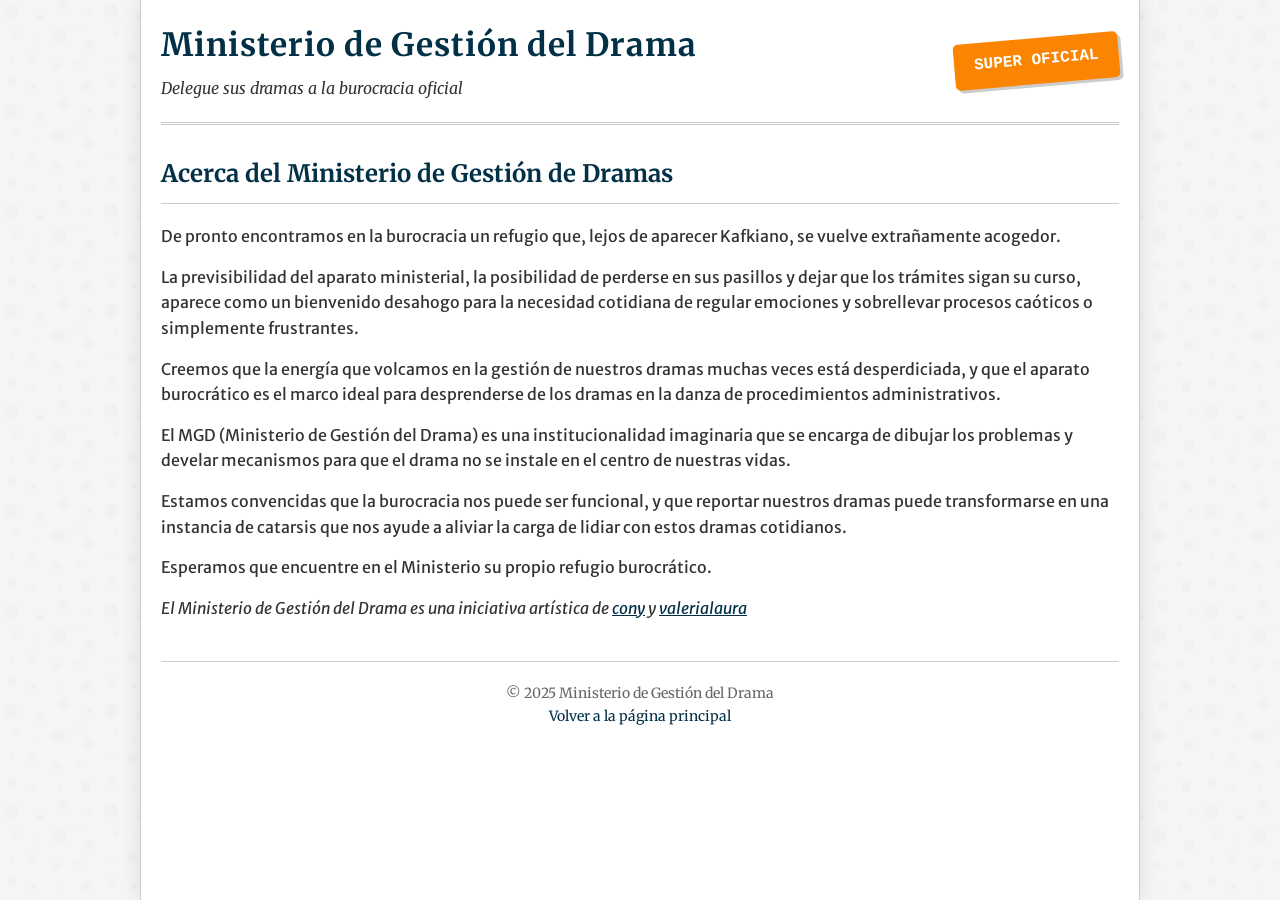
==== acerca-drama.html @ a8b29602 "Agregado de sección 'acerca del ministerio'" ====
<!DOCTYPE html>
<html lang="es">
<head>
    <meta charset="UTF-8">
    <meta name="viewport" content="width=device-width, initial-scale=1.0">
    <title>Acerca del Ministerio de Gestión del Drama</title>
    <link rel="preconnect" href="https://fonts.googleapis.com">
    <link rel="preconnect" href="https://fonts.gstatic.com" crossorigin>
    <link href="https://fonts.googleapis.com/css2?family=Merriweather+Sans:ital,wght@0,300..800;1,300..800&family=Merriweather:ital,opsz,wght@0,18..144,300..900;1,18..144,300..900&display=swap" rel="stylesheet">
    <link rel="stylesheet" href="styles.css">
</head>
<body>
    <div class="container">
        <header>
            <div class="header-content">
                <div class="logo">
                    <h1><a href="index.html">Ministerio de Gestión del Drama</a></h1>
                    <p class="tagline">Delegue sus dramas a la burocracia oficial</p>
                </div>
                <div class="stamp">SUPER OFICIAL</div>
            </div>
        </header>
        
        <main>
            <section class="intro">
                <h2>Acerca del Ministerio de Gestión de Dramas</h2>
                <p>De pronto encontramos en la burocracia un refugio que, lejos de aparecer Kafkiano, se vuelve extrañamente acogedor.</p>
                <p>La previsibilidad del aparato ministerial, la posibilidad de perderse en sus pasillos y dejar que los trámites sigan su curso, aparece como un bienvenido desahogo para la necesidad cotidiana de regular emociones y sobrellevar procesos caóticos o simplemente frustrantes.</p>
                <p>Creemos que la energía que volcamos en la gestión de nuestros dramas muchas veces está desperdiciada, y que el aparato burocrático es el marco ideal para desprenderse de los dramas en la danza de procedimientos administrativos.</p>
                <p>El MGD (Ministerio de Gestión del Drama) es una institucionalidad imaginaria que se encarga de dibujar los problemas y develar mecanismos para que el drama no se instale en el centro de nuestras vidas.</p>
                <p>Estamos convencidas que la burocracia nos puede ser funcional, y que reportar nuestros dramas puede transformarse en una instancia de catarsis que nos ayude a aliviar la carga de lidiar con estos dramas cotidianos.</p>
                <p>Esperamos que encuentre en el Ministerio su propio refugio burocrático.</p>
                <p class="italica">El Ministerio de Gestión del Drama es una iniciativa artística de <a href="#">cony</a> y <a href="valerialaura.com.ar">valerialaura</a></p>
            </section>
        </main>
        
        <footer>
            <p>© 2025 Ministerio de Gestión del Drama</p>
            <p><a href="index.html">Volver a la página principal</a></p>
        </footer>
    </div>
</body>
</html>
---- styles.css ----
/* Estilos generales */
:root {
    --primary-color: #023047;
    --secondary-color: #ffb703;
    --accent-color: #fb8500;
    --secondary-accent-color:#219ebc;
    --background-accent-color:#8ecae6;
    --text-color: #333;
    --light-bg: #f9f9f9;
    --border-color: #ccc;
}

* {
    margin: 0;
    padding: 0;
    box-sizing: border-box;
}

body {
    /* font-family: 'Times New Roman', Times, serif; */
    font-family: "Merriweather Sans", sans-serif;
    font-optical-sizing: auto;
    font-weight: 400;
    font-style: normal;
    color: var(--text-color);
    line-height: 1.6;
    background-color: #f5f5f5;
    background-image: url("data:image/svg+xml,%3Csvg width='100' height='100' viewBox='0 0 100 100' xmlns='http://www.w3.org/2000/svg'%3E%3Cpath d='M11 18c3.866 0 7-3.134 7-7s-3.134-7-7-7-7 3.134-7 7 3.134 7 7 7zm48 25c3.866 0 7-3.134 7-7s-3.134-7-7-7-7 3.134-7 7 3.134 7 7 7zm-43-7c1.657 0 3-1.343 3-3s-1.343-3-3-3-3 1.343-3 3 1.343 3 3 3zm63 31c1.657 0 3-1.343 3-3s-1.343-3-3-3-3 1.343-3 3 1.343 3 3 3zM34 90c1.657 0 3-1.343 3-3s-1.343-3-3-3-3 1.343-3 3 1.343 3 3 3zm56-76c1.657 0 3-1.343 3-3s-1.343-3-3-3-3 1.343-3 3 1.343 3 3 3zM12 86c2.21 0 4-1.79 4-4s-1.79-4-4-4-4 1.79-4 4 1.79 4 4 4zm28-65c2.21 0 4-1.79 4-4s-1.79-4-4-4-4 1.79-4 4 1.79 4 4 4zm23-11c2.76 0 5-2.24 5-5s-2.24-5-5-5-5 2.24-5 5 2.24 5 5 5zm-6 60c2.21 0 4-1.79 4-4s-1.79-4-4-4-4 1.79-4 4 1.79 4 4 4zm29 22c2.76 0 5-2.24 5-5s-2.24-5-5-5-5 2.24-5 5 2.24 5 5 5zM32 63c2.76 0 5-2.24 5-5s-2.24-5-5-5-5 2.24-5 5 2.24 5 5 5zm57-13c2.76 0 5-2.24 5-5s-2.24-5-5-5-5 2.24-5 5 2.24 5 5 5zm-9-21c1.105 0 2-.895 2-2s-.895-2-2-2-2 .895-2 2 .895 2 2 2zM60 91c1.105 0 2-.895 2-2s-.895-2-2-2-2 .895-2 2 .895 2 2 2zM35 41c1.105 0 2-.895 2-2s-.895-2-2-2-2 .895-2 2 .895 2 2 2zM12 60c1.105 0 2-.895 2-2s-.895-2-2-2-2 .895-2 2 .895 2 2 2z' fill='%23e0e0e0' fill-opacity='0.2' fill-rule='evenodd'/%3E%3C/svg%3E");
}

.container {
    max-width: 1000px;
    margin: 0 auto;
    padding: 20px;
    background-color: white;
    box-shadow: 0 0 20px rgba(0, 0, 0, 0.1);
    border-left: 1px solid var(--border-color);
    border-right: 1px solid var(--border-color);
    min-height: 100vh;
}

/* Encabezado */
header {
    border-bottom: 3px double var(--border-color);
    margin-bottom: 30px;
    padding-bottom: 20px;
    font-family: "Merriweather", serif;
}

.header-content {
    display: flex;
    justify-content: space-between;
    align-items: center;
}

.header-content a {
    text-decoration: none;
    color: var(--primary-color);
}

.logo h1 {
    color: var(--primary-color);
    font-size: 32px;
    font-weight: 700;
    /* text-transform: uppercase; */
    letter-spacing: 1px;
    margin-bottom: 5px;
}

.tagline {
    font-style: italic;
    color: var(--text-color);
    font-size: 16px;
}

.stamp {
    background-color: var(--accent-color);
    color: white;
    padding: 10px 20px;
    font-weight: 900;
    border-radius: 5px;
    transform: rotate(-5deg);
    box-shadow: 3px 3px 0 rgba(0, 0, 0, 0.2);
    font-family: 'Courier New', Courier, monospace;
}

/* Secciones principales */
section {
    margin-bottom: 40px;
}

h2 {
    font-family: "Merriweather", serif;
    color: var(--primary-color);
    border-bottom: 1px solid var(--border-color);
    padding-bottom: 10px;
    margin-bottom: 20px;
}

.intro p {
    margin-bottom: 15px;
}

.intro p a{
    color: var(--primary-color);
}

.italica {
    font-style: italic;
}

/* Botones */
.cta-button {
    text-align: center;
    margin: 30px 0;
}

.button {
    display: inline-block;
    background-color: var(--primary-color);
    color: white;
    padding: 12px 25px;
    text-decoration: none;
    border-radius: 5px;
    font-weight: bold;
    transition: background-color 0.3s;
    cursor: pointer;
    border: none;
    font-family: inherit;
    font-size: 16px;
}

.button:hover {
    /* background-color: #2a5985; */
    background-color: var(--secondary-color);
}

.button-secondary {
    background-color: #6c757d;
}

.button-secondary:hover {
    background-color: #5a6268;
}

/* Pasos del proceso */
.steps {
    display: flex;
    justify-content: space-between;
    margin-top: 20px;
    flex-wrap: wrap;
}

.step {
    width: 23%;
    text-align: center;
    background-color: var(--light-bg);
    padding: 20px;
    border: 1px solid var(--border-color);
    border-radius: 5px;
    position: relative;
}

.step-number {
    width: 30px;
    height: 30px;
    background-color: var(--secondary-accent-color);
    color: white;
    border-radius: 50%;
    display: flex;
    justify-content: center;
    align-items: center;
    margin: 0 auto 15px;
    font-weight: bold;
}

.step-desc {
    font-size: 14px;
}

/* Notas y disclaimers */
.disclaimer {
    background-color: var(--background-accent-color);
    padding: 15px;
    border-left: 5px solid var(--secondary-accent-color);
    font-size: 14px;
    font-style: italic;
}

/* Formulario */
.form-section {
    background-color: white;
    padding: 30px;
    border: 1px solid var(--border-color);
    border-radius: 5px;
}

.instructions {
    font-family: "Merriweather", serif;
    margin-bottom: 25px;
    font-style: italic;
}

.form-group {
    margin-bottom: 20px;
}

label {
    display: block;
    margin-bottom: 8px;
    font-weight: 400;
}

input[type="text"],
input[type="date"],
select,
textarea {
    width: 100%;
    padding: 10px;
    border: 1px solid var(--border-color);
    border-radius: 4px;
    font-family: inherit;
    font-size: 14px;
}
input[type="range"] {
    width: 100%;
    accent-color:var(--secondary-accent-color);
}

.range-labels {
    display: flex;
    justify-content: space-between;
    margin-top: 5px;
    font-size: 12px;
}

.selected-value {
    text-align: center;
    margin-top: 5px;
    font-weight: bold;
}

.checkbox-group {
    display: flex;
    flex-wrap: wrap;
}

.checkbox-group label {
    margin-right: 15px;
    margin-bottom: 10px;
    font-weight: normal;
    display: flex;
    align-items: center;
}

.checkbox-group input[type="checkbox"] {
    margin-right: 5px;
}

.acceptance {
    background-color: var(--light-bg);
    padding: 15px;
    border-radius: 4px;
}

.form-actions {
    display: flex;
    justify-content: space-between;
    margin-top: 30px;
}

/* Footer */
footer {
    font-family: "Merriweather", serif;
    margin-top: 40px;
    padding-top: 20px;
    border-top: 1px solid var(--border-color);
    text-align: center;
    font-size: 14px;
    color: #666;
}

footer a {
    color: var(--primary-color);
    text-decoration: none;
}

footer a:hover {
    text-decoration: underline;
}

/* Estilos para PDF */
#pdfTemplate {
    font-family: 'Times New Roman', Times, serif;
    color: #000;
    line-height: 1.5;
}

/* Media queries para responsividad */
@media (max-width: 768px) {
    .header-content {
        flex-direction: column;
        text-align: center;
    }
    
    .stamp {
        margin-top: 15px;
    }
    
    .steps {
        flex-direction: column;
    }
    
    .step {
        width: 100%;
        margin-bottom: 15px;
    }
    
    .form-actions {
        flex-direction: column;
    }
    
    button {
        margin-bottom: 10px;
    }
}
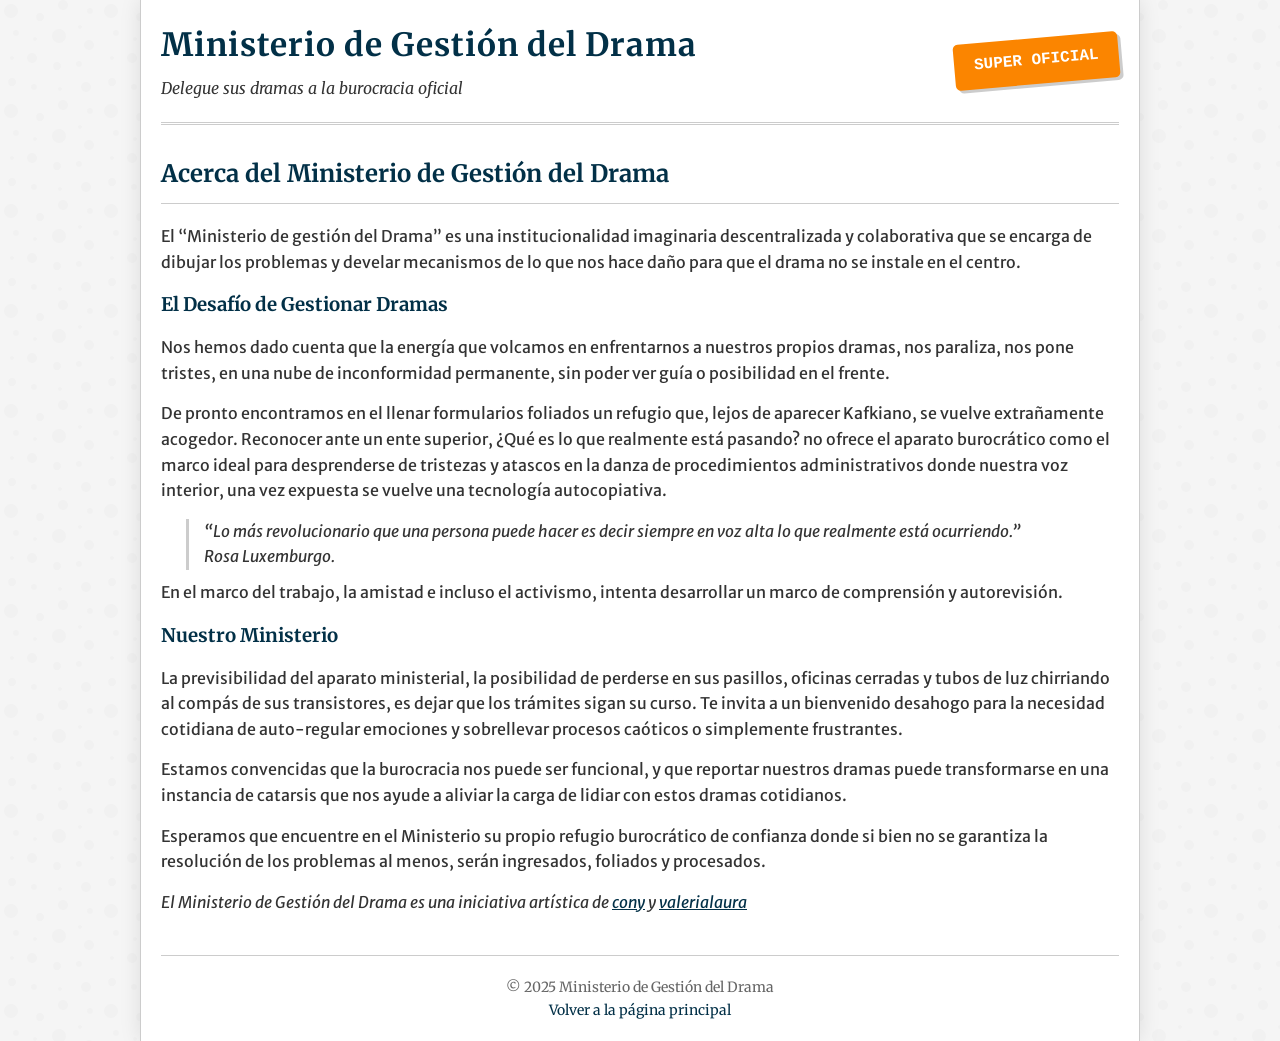
==== commit 4ee1ee7a: "Nueva versión corta de acerca del ministerio" ====
--- a/acerca-drama.html
+++ b/acerca-drama.html
@@ -23,14 +23,19 @@
         
         <main>
             <section class="intro">
-                <h2>Acerca del Ministerio de Gestión de Dramas</h2>
-                <p>De pronto encontramos en la burocracia un refugio que, lejos de aparecer Kafkiano, se vuelve extrañamente acogedor.</p>
-                <p>La previsibilidad del aparato ministerial, la posibilidad de perderse en sus pasillos y dejar que los trámites sigan su curso, aparece como un bienvenido desahogo para la necesidad cotidiana de regular emociones y sobrellevar procesos caóticos o simplemente frustrantes.</p>
-                <p>Creemos que la energía que volcamos en la gestión de nuestros dramas muchas veces está desperdiciada, y que el aparato burocrático es el marco ideal para desprenderse de los dramas en la danza de procedimientos administrativos.</p>
-                <p>El MGD (Ministerio de Gestión del Drama) es una institucionalidad imaginaria que se encarga de dibujar los problemas y develar mecanismos para que el drama no se instale en el centro de nuestras vidas.</p>
+                <h2>Acerca del Ministerio de Gestión del Drama</h2>
+                <p>El “Ministerio de gestión del Drama” es una institucionalidad imaginaria descentralizada y colaborativa que se encarga de dibujar los problemas y develar mecanismos de lo que nos hace daño para que el drama no se instale en el centro.</p>
+                <h3>El Desafío de Gestionar Dramas</h3>
+                <p>Nos hemos dado cuenta que la energía que volcamos en enfrentarnos a nuestros propios dramas, nos paraliza, nos pone tristes, en una nube de inconformidad permanente, sin poder ver guía o posibilidad en el frente.</p>
+                <p>De pronto encontramos en el llenar formularios foliados un refugio que, lejos de aparecer Kafkiano, se vuelve extrañamente acogedor. Reconocer ante un ente superior, ¿Qué es lo que realmente está pasando? no ofrece el aparato burocrático como el marco ideal para desprenderse de tristezas y atascos en la danza de procedimientos administrativos donde nuestra voz interior, una vez expuesta se vuelve una tecnología autocopiativa.</p>
+                <blockquote>“Lo más revolucionario que una persona puede hacer es decir siempre en voz alta lo que realmente está ocurriendo.”<br>
+                Rosa Luxemburgo.</blockquote>
+                <p>En el marco del trabajo, la amistad e incluso el activismo, intenta desarrollar un marco de comprensión y autorevisión.</p>
+                <h3>Nuestro Ministerio</h3>
+                <p>La previsibilidad del aparato ministerial, la posibilidad de perderse en sus pasillos, oficinas cerradas y tubos de luz chirriando al compás de sus transistores, es dejar que los trámites sigan su curso. Te invita a un bienvenido desahogo para la necesidad cotidiana de auto-regular emociones y sobrellevar procesos caóticos o simplemente frustrantes.</p>
                 <p>Estamos convencidas que la burocracia nos puede ser funcional, y que reportar nuestros dramas puede transformarse en una instancia de catarsis que nos ayude a aliviar la carga de lidiar con estos dramas cotidianos.</p>
-                <p>Esperamos que encuentre en el Ministerio su propio refugio burocrático.</p>
-                <p class="italica">El Ministerio de Gestión del Drama es una iniciativa artística de <a href="#">cony</a> y <a href="valerialaura.com.ar">valerialaura</a></p>
+                <p>Esperamos que encuentre en el Ministerio su propio refugio burocrático de confianza donde si bien no se garantiza la resolución de los problemas al menos, serán ingresados, foliados y procesados.</p>
+                <p class="italica">El Ministerio de Gestión del Drama es una iniciativa artística de <a href="https://amigashacker.club/">cony</a> y <a href="https://valerialaura.com.ar">valerialaura</a></p>
             </section>
         </main>
         
--- a/styles.css
+++ b/styles.css
@@ -97,6 +97,13 @@
     margin-bottom: 20px;
 }
 
+h3 {
+    font-family: "Merriweather", serif;
+    color: var(--primary-color);
+    padding-bottom: 5px;
+    margin-bottom: 10px;
+}
+
 .intro p {
     margin-bottom: 15px;
 }
@@ -108,6 +115,16 @@
 .italica {
     font-style: italic;
 }
+
+blockquote {
+    font-style: italic;
+    margin-top: 10px;
+    margin-bottom: 10px;
+    margin-left: 25px;
+    padding-left: 15px;
+    border-left: 3px solid #ccc;
+  }
+  
 
 /* Botones */
 .cta-button {
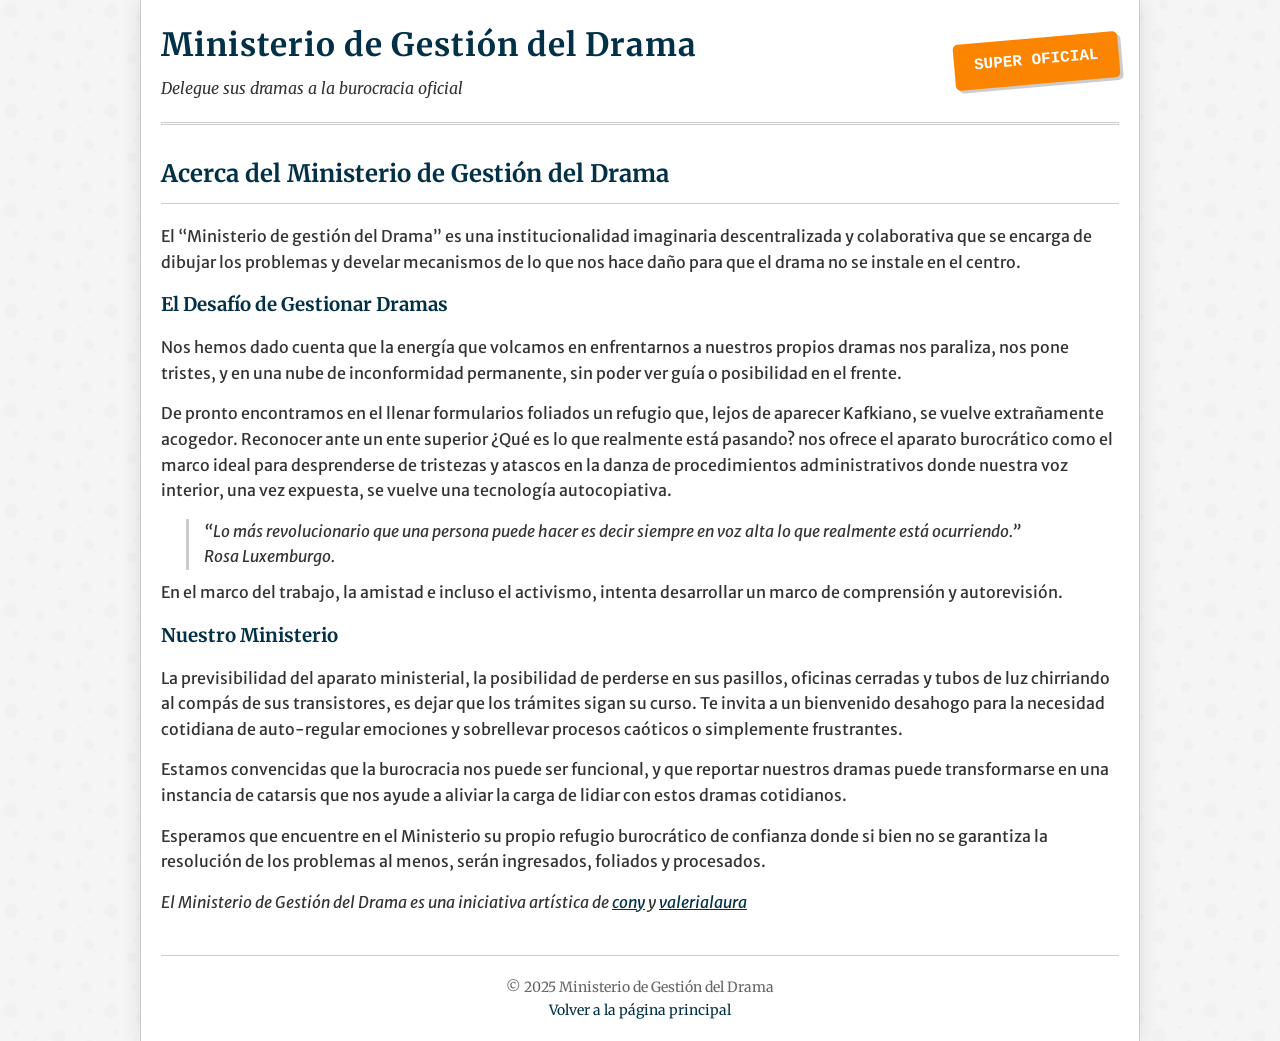
==== commit f1414eb3: "mini correcciones de texto en acerca de" ====
--- a/acerca-drama.html
+++ b/acerca-drama.html
@@ -26,8 +26,8 @@
                 <h2>Acerca del Ministerio de Gestión del Drama</h2>
                 <p>El “Ministerio de gestión del Drama” es una institucionalidad imaginaria descentralizada y colaborativa que se encarga de dibujar los problemas y develar mecanismos de lo que nos hace daño para que el drama no se instale en el centro.</p>
                 <h3>El Desafío de Gestionar Dramas</h3>
-                <p>Nos hemos dado cuenta que la energía que volcamos en enfrentarnos a nuestros propios dramas, nos paraliza, nos pone tristes, en una nube de inconformidad permanente, sin poder ver guía o posibilidad en el frente.</p>
-                <p>De pronto encontramos en el llenar formularios foliados un refugio que, lejos de aparecer Kafkiano, se vuelve extrañamente acogedor. Reconocer ante un ente superior, ¿Qué es lo que realmente está pasando? no ofrece el aparato burocrático como el marco ideal para desprenderse de tristezas y atascos en la danza de procedimientos administrativos donde nuestra voz interior, una vez expuesta se vuelve una tecnología autocopiativa.</p>
+                <p>Nos hemos dado cuenta que la energía que volcamos en enfrentarnos a nuestros propios dramas nos paraliza, nos pone tristes, y en una nube de inconformidad permanente, sin poder ver guía o posibilidad en el frente.</p>
+                <p>De pronto encontramos en el llenar formularios foliados un refugio que, lejos de aparecer Kafkiano, se vuelve extrañamente acogedor. Reconocer ante un ente superior ¿Qué es lo que realmente está pasando? nos ofrece el aparato burocrático como el marco ideal para desprenderse de tristezas y atascos en la danza de procedimientos administrativos donde nuestra voz interior, una vez expuesta, se vuelve una tecnología autocopiativa.</p>
                 <blockquote>“Lo más revolucionario que una persona puede hacer es decir siempre en voz alta lo que realmente está ocurriendo.”<br>
                 Rosa Luxemburgo.</blockquote>
                 <p>En el marco del trabajo, la amistad e incluso el activismo, intenta desarrollar un marco de comprensión y autorevisión.</p>
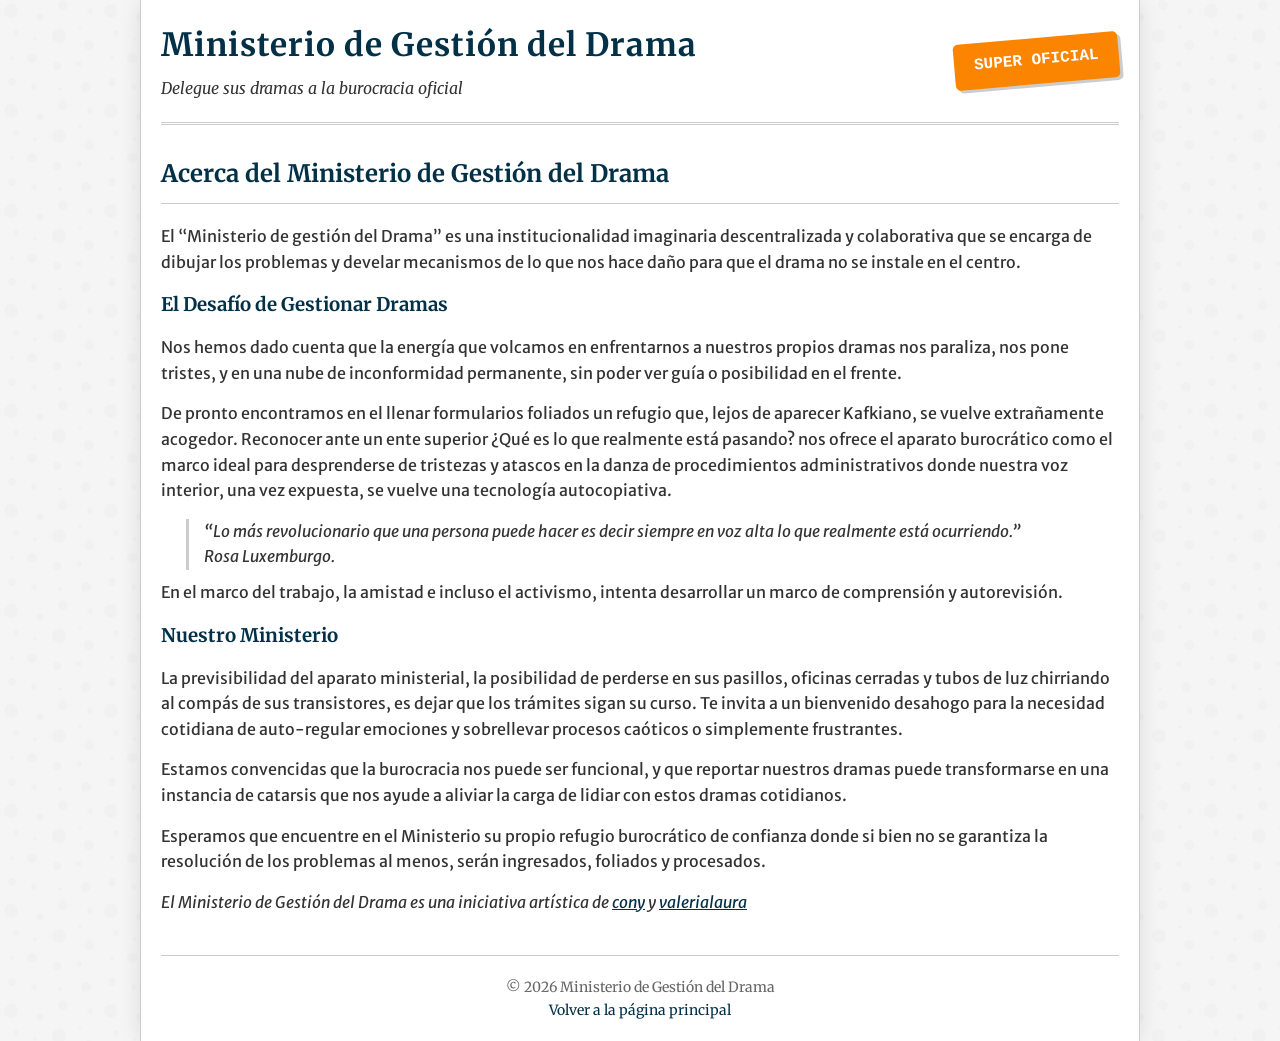
==== commit 613600bf: "Actualización de año 2025→2026 con año dinámico y analytics con Goatcounter - Reemplazo de todas las" ====
--- a/acerca-drama.html
+++ b/acerca-drama.html
@@ -40,9 +40,12 @@
         </main>
         
         <footer>
-            <p>© 2025 Ministerio de Gestión del Drama</p>
+            <p>© <span class="current-year">2026</span> Ministerio de Gestión del Drama</p>
             <p><a href="index.html">Volver a la página principal</a></p>
         </footer>
     </div>
+    <script src="script.js"></script>
+    <script data-goatcounter="https://amigashacker.goatcounter.com/count"
+            async src="//gc.zgo.at/count.js"></script>
 </body>
 </html>
